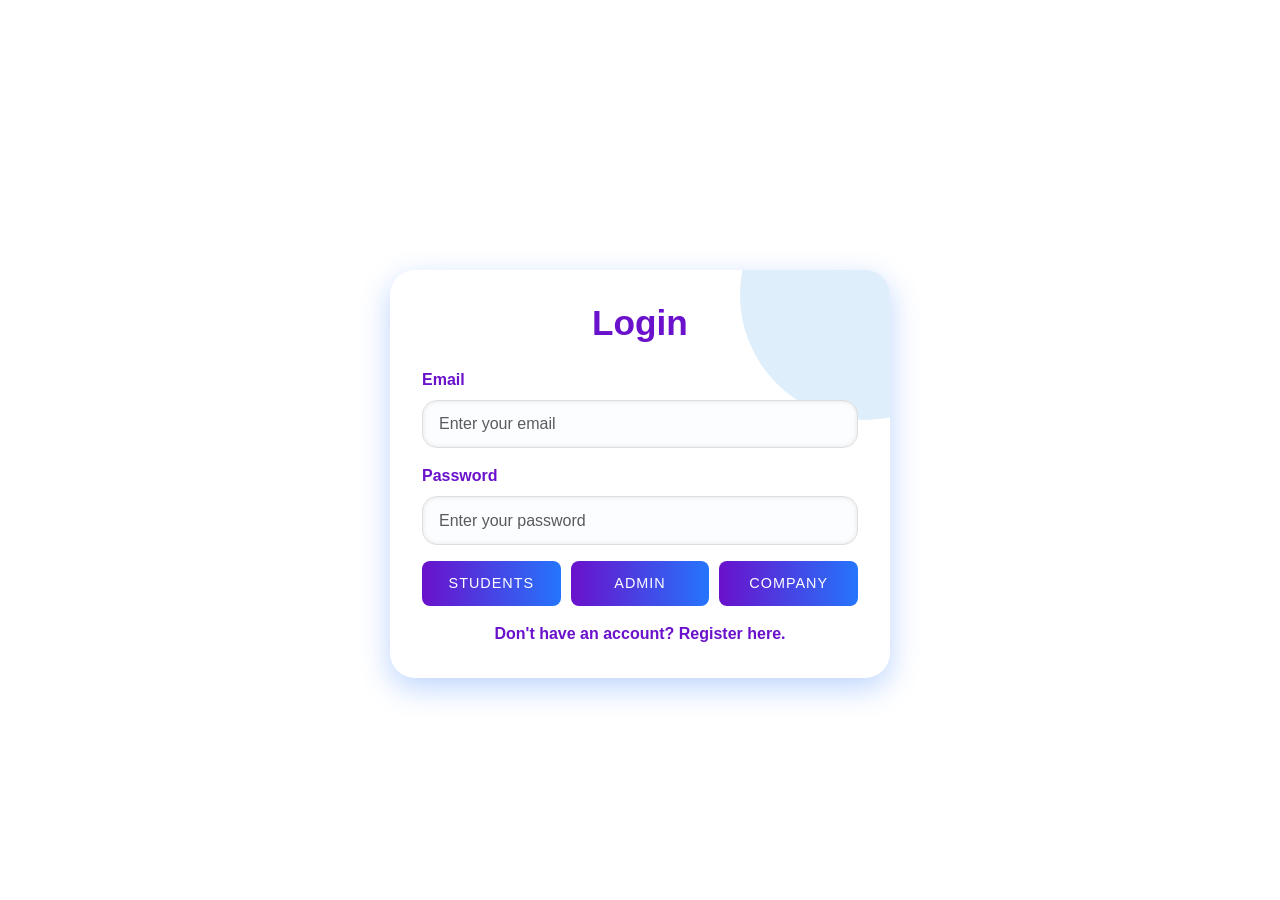
==== index.html @ f5ebe84d "Add files via upload" ====
<!DOCTYPE html>
<html lang="en">
<head>
    <meta charset="UTF-8">
    <meta name="viewport" content="width=device-width, initial-scale=1.0">
    <link href="https://cdn.jsdelivr.net/npm/bootstrap@5.3.0-alpha1/dist/css/bootstrap.min.css" rel="stylesheet">
    <link rel="stylesheet" href="login.css">
    <title>Login</title>
    <style>
      
        .role-buttons {
            display: flex;
            justify-content: space-between;
            gap: 10px;
        }
        .role-buttons .btn {
            flex: 1;
            font-size: 0.9rem;
            font-weight: 500;
            border-radius: 8px;
        }
        .text-center a {
            color: #007bff;
            text-decoration: none;
        }
        .text-center a:hover {
            text-decoration: underline;
        }
    </style>
</head>
<body>
    <div class="container">
        <div class="login-card mt-5">
            <h2 class="text-center mb-4">Login</h2>
            
            <form method="POST" action="">
                <div class="mb-3">
                    <label for="email" class="form-label">Email</label>
                    <input type="email" class="form-control" id="email" name="email" placeholder="Enter your email" >
                </div>
                <div class="mb-3">
                    <label for="password" class="form-label">Password</label>
                    <input type="password" class="form-control" id="password" name="password" placeholder="Enter your password">
                </div>

                <div class="role-buttons">
                    <a type="submit" href="homepage.html" class="btn btn-primary">Students</a>
                    <a type="submit" href="admin_dashboard.html" class="btn btn-primary">Admin</a>
                    <a type="submit" href="company_dashboard.html" class="btn btn-primary">Company</a>
                </div>
            </form>
            <div class="text-center mt-3">
                <a href="register.html">Don't have an account? Register here.</a>
            </div>
        </div>
    </div>
</body>
</html>
---- login.css ----
body {
    display: flex;
    justify-content: center;
    align-items: center;
    min-height: 100vh;
    font-family: 'Poppins', sans-serif;
    margin: 0;
}

.register-card {
    max-width: 500px;
    margin: auto;
    padding: 1.9rem;
    border-radius: 25px;
    box-shadow: 0 10px 30px rgba(37, 117, 252, 0.3);
    background: #ffffff;
    position: relative;
    overflow: hidden;
    z-index: 1;
}

.register-card::before {
    content: '';
    position: absolute;
    top: -100px;
    right: -100px;
    width: 300px;
    height: 300px;
    background: rgba(39, 142, 229, 0.15);
    border-radius: 50%;
    z-index: -1;
}

.register-card h2 {
    font-size: 2.5rem;
    margin-bottom: 1.5rem;
    color: #6a11cb;
    text-align: center;
    font-weight: 700;
    position: relative;
    z-index: 1;
}

.register-card .form-label {
    font-weight: 600;
    color: #6a11cb;
    margin-bottom: 0.5rem;
}

.register-card .form-control{
    border-radius: 10px;
    border: 1px solid #ddd;
    padding: 0.6rem 1rem;
    font-size: 1rem;
    transition: all 0.4s ease;
    background-color: #fbfdff;
    box-shadow: inset 0 0 5px rgba(0, 0, 0, 0.1);
}


.register-card .form-select{
    border-radius: 10px;
    border: 1px solid #ddd;
    padding: 0.6rem 1rem;
    font-size: 1rem;
    transition: all 0.4s ease;
    background-color: #fbfdff;
    box-shadow: inset 0 0 5px rgba(0, 0, 0, 0.1);
}

.register-card .form-control:focus {
    border-color: #6a11cb;
    box-shadow: 0 0 10px rgba(106, 17, 203, 0.3);
    background-color: #fff;
}

.register-card .btn-primary {
    background: linear-gradient(to right, #6a11cb, #2575fc);
    border: none;
    padding: 0.75rem;
    border-radius: 30px;
    font-size: 1.2rem;
    color: #fff;
    font-weight: 600;
    text-transform: uppercase;
    letter-spacing: 1px;
    transition: background 0.4s ease;
    cursor: pointer;
}

.register-card .btn-primary:hover {
    background: linear-gradient(to right, #2575fc, #6a11cb);
}

.register-card .text-center a {
    color: #6a11cb;
    text-decoration: none;
    font-weight: 600;
    transition: color 0.3s ease;
}

.register-card .text-center a:hover {
    color: #2575fc;
    text-decoration: underline;
}



.login-card {
    max-width: 500px;
    margin: auto;
    padding: 2rem;
    border-radius: 25px;
    box-shadow: 0 10px 30px rgba(37, 117, 252, 0.3);
    background: #ffffff;
    position: relative;
    overflow: hidden;
    z-index: 1;
}

.login-card::before {
    content: '';
    position: absolute;
    top: -100px;
    right: -100px;
    width: 250px;
    height: 250px;
    background: rgba(39, 142, 229, 0.15);
    border-radius: 50%;
    z-index: -1;
}

.login-card h2 {
    font-size: 2.2rem;
    margin-bottom: 1.5rem;
    color: #6a11cb;
    text-align: center;
    font-weight: 700;
    position: relative;
    z-index: 1;
}

.login-card .form-label {
    font-weight: 600;
    color: #6a11cb;
    margin-bottom: 0.5rem;
}

.login-card .form-control {
    border-radius: 15px;
    border: 1px solid #ddd;
    padding: 0.7rem 1rem;
    font-size: 1rem;
    transition: all 0.4s ease;
    background-color: #fbfdff;
    box-shadow: inset 0 0 5px rgba(0, 0, 0, 0.1);
}



.login-card .form-control:focus {
    border-color: #6a11cb;
    box-shadow: 0 0 10px rgba(106, 17, 203, 0.3);
    background-color: #fff;
}

.login-card .btn-primary {
    background: linear-gradient(to right, #6a11cb, #2575fc);
    border: none;
    padding: 0.75rem;
    border-radius: 30px;
    font-size: 1.2rem;
    color: #fff;
    font-weight: 600;
    text-transform: uppercase;
    letter-spacing: 1px;
    transition: background 0.4s ease;
    cursor: pointer;
}

.login-card .btn-primary:hover {
    background: linear-gradient(to right, #2575fc, #6a11cb);
}

.login-card .text-center a {
    color: #6a11cb;
    text-decoration: none;
    font-weight: 600;
    transition: color 0.3s ease;
}

.login-card .text-center a:hover {
    color: #2575fc;
    text-decoration: underline;
}





.alert {
    border-radius: 10px;
    padding: 1rem;
    margin-bottom: 1.5rem;
    font-size: 1.1rem;
    font-weight: 600;
    text-align: center;
}

.alert-danger {
    background-color: #ffccd5;
    color: #d63384;
    border: 1px solid #ffb3c0;
}

.alert-success {
    background-color: #c3e6cb;
    color: #155724;
    border: 1px solid #b1dfbb;
}
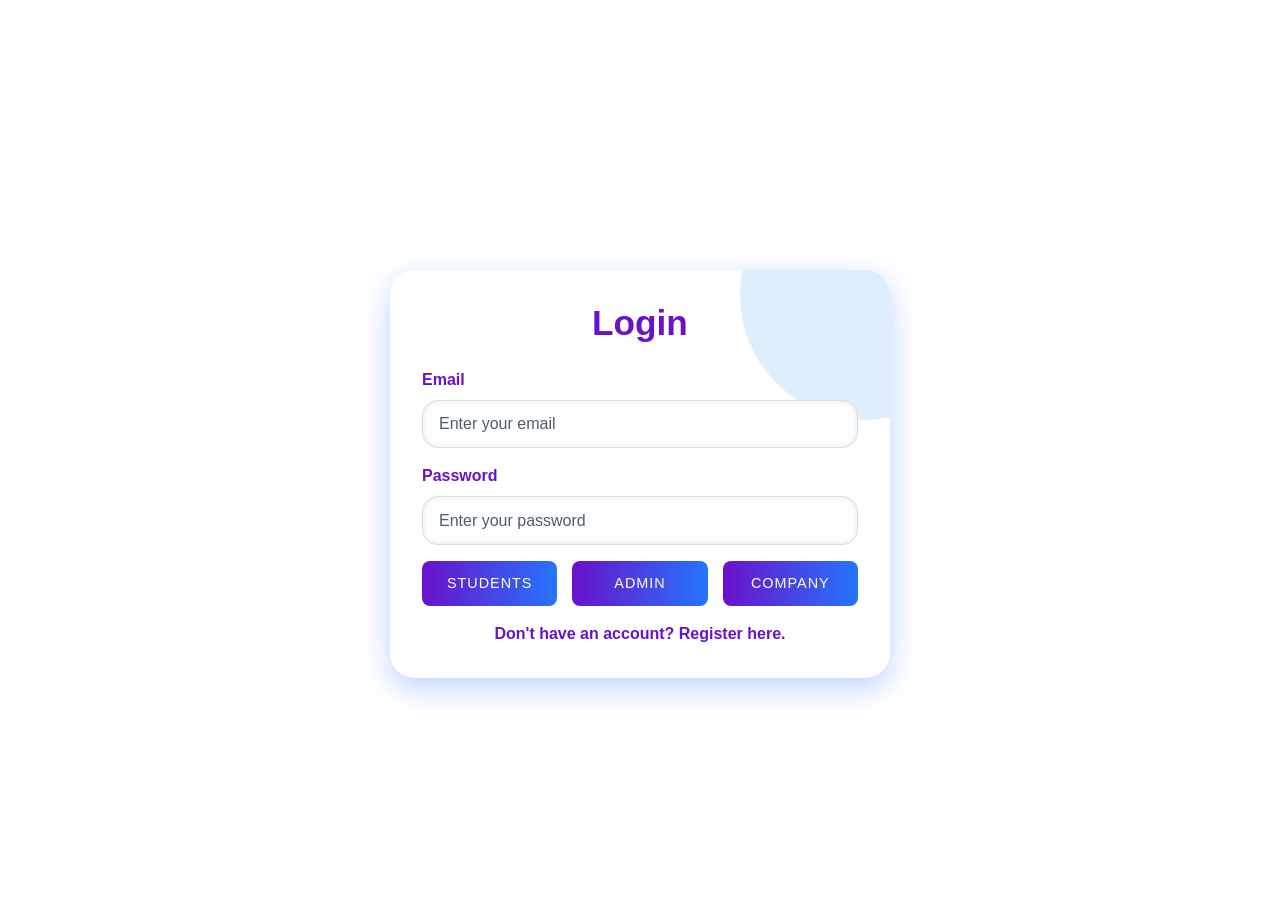
==== commit c23b235c: "Update index.html" ====
--- a/index.html
+++ b/index.html
@@ -9,10 +9,10 @@
     <style>
       
         .role-buttons {
-            display: flex;
-            justify-content: space-between;
-            gap: 10px;
-        }
+    display: flex;
+    justify-content: center;
+    gap: 15px;
+}
         .role-buttons .btn {
             flex: 1;
             font-size: 0.9rem;
